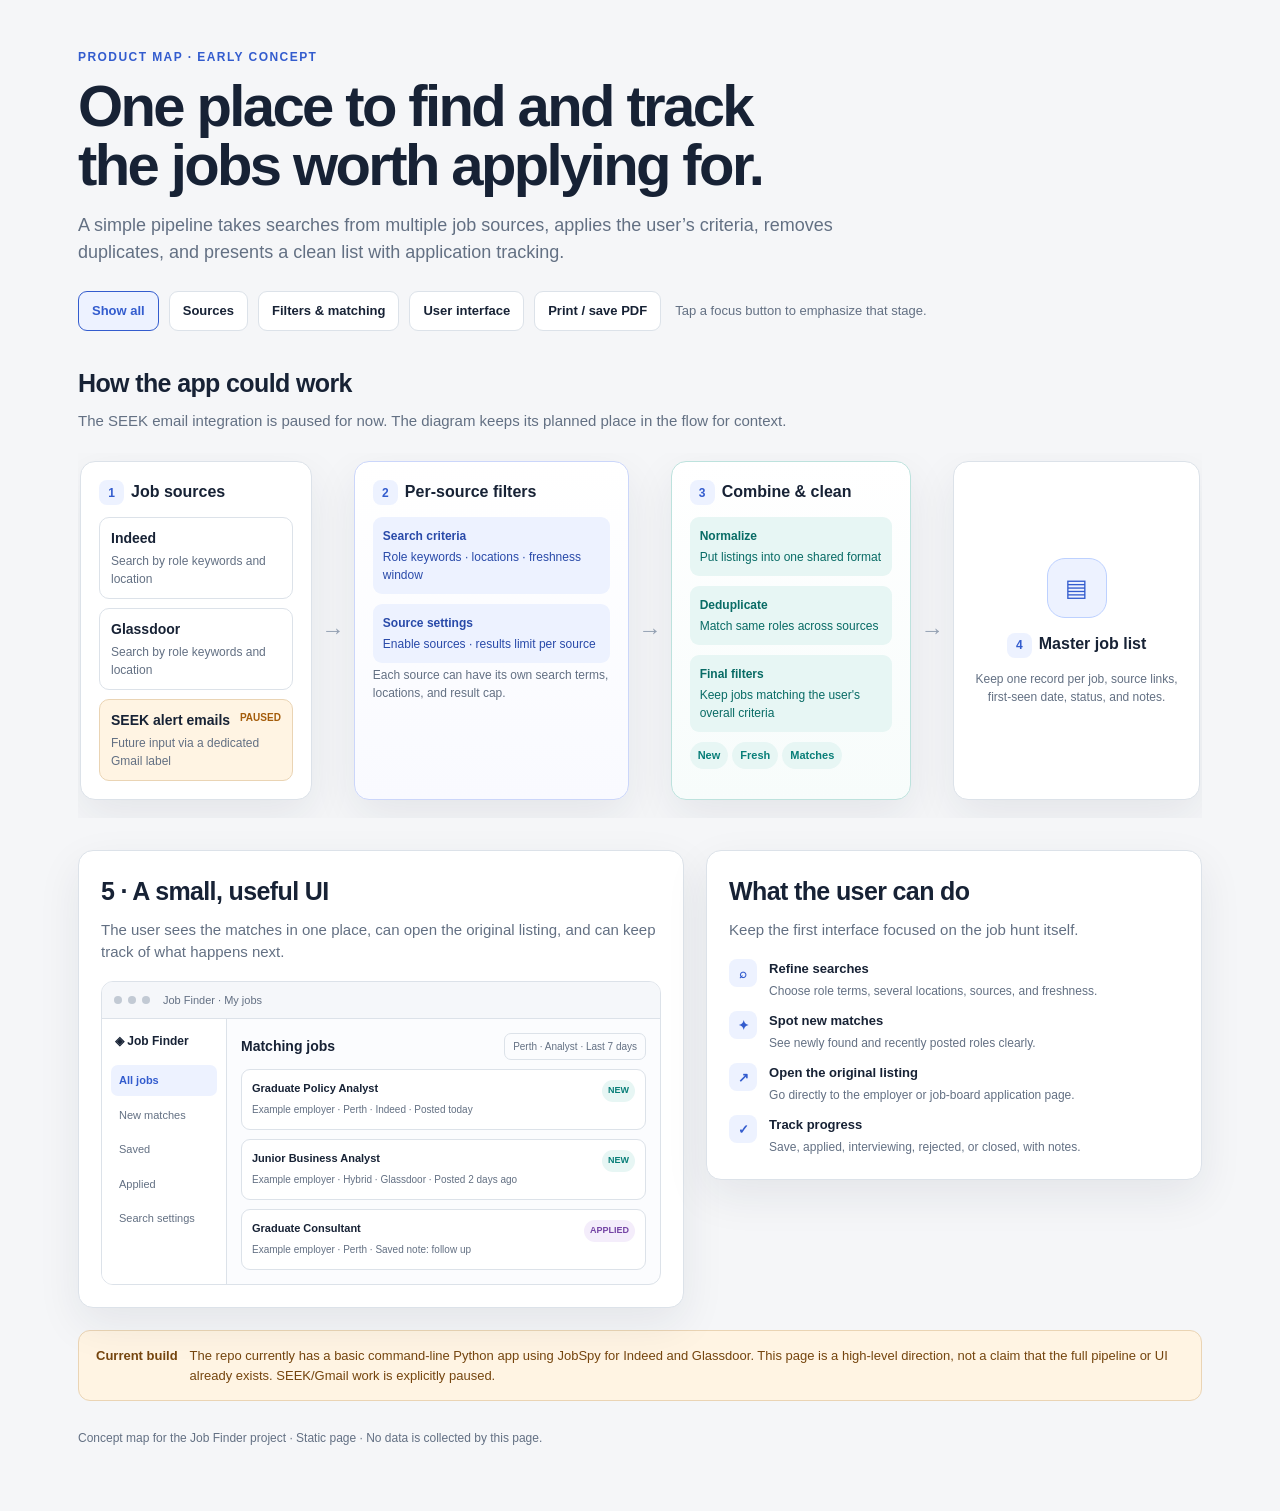
==== highlevel-seek.html @ 20af4abb "web version" ====
<!doctype html>
<html lang="en">
<head>
  <meta charset="utf-8">
  <meta name="viewport" content="width=device-width, initial-scale=1">
  <meta name="theme-color" content="#f5f6f8">
  <title>Job Finder — High-level app map</title>
  <style>
    :root {
      color-scheme: light;
      --ink: #172235;
      --muted: #637083;
      --line: #dce2e9;
      --paper: #ffffff;
      --wash: #f5f6f8;
      --blue: #335cce;
      --blue-soft: #edf2ff;
      --teal: #087e78;
      --teal-soft: #e7f6f4;
      --amber: #a45c0a;
      --amber-soft: #fff4e3;
      --violet: #7545a5;
      --violet-soft: #f4edfb;
      --shadow: 0 16px 44px rgba(24, 39, 65, .08);
    }
    * { box-sizing: border-box; }
    body {
      margin: 0;
      background: var(--wash);
      color: var(--ink);
      font: 15px/1.5 ui-sans-serif, -apple-system, BlinkMacSystemFont, "Segoe UI", sans-serif;
    }
    .page { max-width: 1180px; margin: 0 auto; padding: 48px 28px 64px; }
    .eyebrow { color: var(--blue); font-size: 12px; font-weight: 800; letter-spacing: .12em; text-transform: uppercase; }
    h1 { max-width: 760px; margin: 10px 0 12px; font-size: clamp(36px, 6vw, 58px); line-height: 1.02; letter-spacing: -.045em; }
    .intro { max-width: 760px; color: var(--muted); font-size: 18px; }
    .toolbar { display: flex; flex-wrap: wrap; align-items: center; gap: 10px; margin: 25px 0 34px; }
    button {
      appearance: none; border: 1px solid var(--line); border-radius: 9px; padding: 9px 13px;
      background: var(--paper); color: var(--ink); font: inherit; font-size: 13px; font-weight: 700; cursor: pointer;
    }
    button:hover { border-color: #aab7c7; }
    button[aria-pressed="true"] { border-color: var(--blue); background: var(--blue-soft); color: var(--blue); }
    .toolbar .hint { margin-left: 4px; color: var(--muted); font-size: 13px; }
    h2 { margin: 0 0 8px; font-size: 25px; letter-spacing: -.025em; }
    .section-copy { margin: 0 0 20px; color: var(--muted); }
    .flow-shell { overflow-x: auto; padding: 8px 2px 18px; }
    .flow { display: grid; grid-template-columns: 1.08fr 42px 1.28fr 42px 1.12fr 42px 1.15fr; align-items: stretch; min-width: 980px; }
    .arrow { display: grid; place-items: center; color: #96a3b4; font-size: 23px; }
    .card, .panel { border: 1px solid var(--line); border-radius: 15px; background: var(--paper); box-shadow: var(--shadow); }
    .card { padding: 18px; }
    .card h3 { margin: 0 0 12px; font-size: 16px; }
    .step { display: inline-grid; width: 25px; height: 25px; margin-right: 7px; place-items: center; border-radius: 8px; background: var(--blue-soft); color: var(--blue); font-size: 12px; }
    .source { padding: 10px 11px; border: 1px solid var(--line); border-radius: 10px; background: #fff; }
    .source + .source { margin-top: 9px; }
    .source strong { display: block; font-size: 14px; }
    .source small, .micro { display: block; margin-top: 3px; color: var(--muted); font-size: 12px; }
    .source.gmail { border-color: #ead4b4; background: var(--amber-soft); }
    .source.pause { border-style: dashed; background: #fafafa; }
    .source .tag { float: right; color: var(--amber); font-size: 10px; font-weight: 800; text-transform: uppercase; }
    .filter-card { border-color: #cbd6fa; background: linear-gradient(180deg, #fff, #f9faff); }
    .filter { margin-top: 10px; padding: 10px; border-radius: 9px; background: var(--blue-soft); color: #294aa9; font-size: 12px; }
    .filter strong { display: block; margin-bottom: 3px; }
    .merge-card { border-color: #bde2dd; background: linear-gradient(180deg, #fff, #f7fcfb); }
    .merge-card .filter { background: var(--teal-soft); color: #086b65; }
    .merge-chip { display: inline-block; margin: 10px 4px 0 0; padding: 5px 8px; border-radius: 999px; background: var(--teal-soft); color: var(--teal); font-size: 11px; font-weight: 700; }
    .store-card { display: flex; flex-direction: column; justify-content: center; text-align: center; }
    .db-icon { display: grid; width: 60px; height: 60px; margin: 3px auto 14px; place-items: center; border: 1px solid #bdd1ff; border-radius: 18px; background: var(--blue-soft); color: var(--blue); font-size: 24px; }
    .store-card p { margin: 0; color: var(--muted); font-size: 12px; }
    .ui-section { display: grid; grid-template-columns: 1.1fr .9fr; gap: 22px; margin-top: 32px; align-items: start; }
    .panel { padding: 22px; }
    .panel p { margin: 0; color: var(--muted); }
    .mock-window { overflow: hidden; margin-top: 17px; border: 1px solid var(--line); border-radius: 12px; background: #fbfcfe; }
    .window-bar { display: flex; align-items: center; gap: 6px; padding: 10px 12px; border-bottom: 1px solid var(--line); background: #f5f7fa; }
    .dot { width: 8px; height: 8px; border-radius: 50%; background: #c2cad4; }
    .window-title { margin-left: 7px; color: var(--muted); font-size: 11px; }
    .app-body { display: grid; grid-template-columns: 125px 1fr; min-height: 230px; }
    .side { padding: 13px 9px; border-right: 1px solid var(--line); background: #fff; }
    .brand { margin: 0 0 15px 4px; font-size: 12px; font-weight: 800; }
    .nav { margin: 4px 0; padding: 7px 8px; border-radius: 7px; color: var(--muted); font-size: 11px; }
    .nav.active { background: var(--blue-soft); color: var(--blue); font-weight: 700; }
    .job-area { padding: 14px; }
    .job-top { display: flex; align-items: center; justify-content: space-between; gap: 8px; }
    .job-top strong { font-size: 14px; }
    .search-pill { padding: 5px 8px; border: 1px solid var(--line); border-radius: 7px; color: var(--muted); font-size: 10px; }
    .job-row { display: grid; grid-template-columns: 1fr auto; gap: 8px; margin-top: 9px; padding: 10px; border: 1px solid var(--line); border-radius: 9px; background: #fff; }
    .job-row strong { display: block; font-size: 11px; }
    .job-row small { color: var(--muted); font-size: 10px; }
    .badge { align-self: start; padding: 4px 6px; border-radius: 999px; background: var(--teal-soft); color: var(--teal); font-size: 9px; font-weight: 800; }
    .badge.applied { background: var(--violet-soft); color: var(--violet); }
    .features { display: grid; gap: 10px; margin-top: 18px; }
    .feature { display: grid; grid-template-columns: 30px 1fr; gap: 10px; align-items: start; }
    .feature-icon { display: grid; width: 28px; height: 28px; place-items: center; border-radius: 8px; background: var(--blue-soft); color: var(--blue); font-size: 13px; font-weight: 800; }
    .feature strong { display: block; font-size: 13px; }
    .feature small { color: var(--muted); font-size: 12px; }
    .note { display: flex; gap: 12px; margin-top: 22px; padding: 15px 17px; border: 1px solid #ead4b4; border-radius: 12px; background: var(--amber-soft); color: #75450e; font-size: 13px; }
    .note strong { white-space: nowrap; }
    footer { margin-top: 28px; color: var(--muted); font-size: 12px; }
    [data-layer] { transition: opacity .2s ease, filter .2s ease; }
    body[data-focus="sources"] [data-layer]:not([data-layer="sources"]),
    body[data-focus="filters"] [data-layer]:not([data-layer="filters"]),
    body[data-focus="ui"] [data-layer]:not([data-layer="ui"]) { opacity: .2; filter: grayscale(.8); }
    @media (max-width: 760px) {
      .page { padding: 32px 17px 44px; }
      .ui-section { grid-template-columns: 1fr; }
      .flow { min-width: 940px; }
      .note { flex-direction: column; gap: 3px; }
    }
    @media print {
      body { background: #fff; }
      .page { max-width: none; padding: 18px; }
      .toolbar { display: none; }
      .card, .panel { box-shadow: none; }
      [data-layer] { opacity: 1 !important; filter: none !important; }
    }
  </style>
</head>
<body data-focus="all">
  <main class="page">
    <div class="eyebrow">Product map · early concept</div>
    <h1>One place to find and track the jobs worth applying for.</h1>
    <p class="intro">A simple pipeline takes searches from multiple job sources, applies the user’s criteria, removes duplicates, and presents a clean list with application tracking.</p>

    <div class="toolbar" aria-label="Highlight a part of the diagram">
      <button type="button" data-focus-button="all" aria-pressed="true">Show all</button>
      <button type="button" data-focus-button="sources" aria-pressed="false">Sources</button>
      <button type="button" data-focus-button="filters" aria-pressed="false">Filters &amp; matching</button>
      <button type="button" data-focus-button="ui" aria-pressed="false">User interface</button>
      <button type="button" id="print-button">Print / save PDF</button>
      <span class="hint">Tap a focus button to emphasize that stage.</span>
    </div>

    <section aria-labelledby="pipeline-title">
      <h2 id="pipeline-title">How the app could work</h2>
      <p class="section-copy">The SEEK email integration is paused for now. The diagram keeps its planned place in the flow for context.</p>
      <div class="flow-shell">
        <div class="flow">
          <article class="card" data-layer="sources">
            <h3><span class="step">1</span>Job sources</h3>
            <div class="source"><strong>Indeed</strong><small>Search by role keywords and location</small></div>
            <div class="source"><strong>Glassdoor</strong><small>Search by role keywords and location</small></div>
            <div class="source gmail"><span class="tag">Paused</span><strong>SEEK alert emails</strong><small>Future input via a dedicated Gmail label</small></div>
          </article>
          <div class="arrow" aria-hidden="true">→</div>
          <article class="card filter-card" data-layer="filters">
            <h3><span class="step">2</span>Per-source filters</h3>
            <div class="filter"><strong>Search criteria</strong>Role keywords · locations · freshness window</div>
            <div class="filter"><strong>Source settings</strong>Enable sources · results limit per source</div>
            <span class="micro">Each source can have its own search terms, locations, and result cap.</span>
          </article>
          <div class="arrow" aria-hidden="true">→</div>
          <article class="card merge-card" data-layer="filters">
            <h3><span class="step">3</span>Combine &amp; clean</h3>
            <div class="filter"><strong>Normalize</strong>Put listings into one shared format</div>
            <div class="filter"><strong>Deduplicate</strong>Match same roles across sources</div>
            <div class="filter"><strong>Final filters</strong>Keep jobs matching the user's overall criteria</div>
            <span class="merge-chip">New</span><span class="merge-chip">Fresh</span><span class="merge-chip">Matches</span>
          </article>
          <div class="arrow" aria-hidden="true">→</div>
          <article class="card store-card" data-layer="filters">
            <div class="db-icon" aria-hidden="true">▤</div>
            <h3><span class="step">4</span>Master job list</h3>
            <p>Keep one record per job, source links, first-seen date, status, and notes.</p>
          </article>
        </div>
      </div>
    </section>

    <section class="ui-section" data-layer="ui" aria-labelledby="ui-title">
      <article class="panel">
        <h2 id="ui-title">5 · A small, useful UI</h2>
        <p>The user sees the matches in one place, can open the original listing, and can keep track of what happens next.</p>
        <div class="mock-window" role="img" aria-label="Illustrative job tracker screen with navigation, job search, new job cards, and applied status">
          <div class="window-bar"><span class="dot"></span><span class="dot"></span><span class="dot"></span><span class="window-title">Job Finder · My jobs</span></div>
          <div class="app-body">
            <aside class="side"><div class="brand">◈ Job Finder</div><div class="nav active">All jobs</div><div class="nav">New matches</div><div class="nav">Saved</div><div class="nav">Applied</div><div class="nav">Search settings</div></aside>
            <div class="job-area">
              <div class="job-top"><strong>Matching jobs</strong><span class="search-pill">Perth · Analyst · Last 7 days</span></div>
              <div class="job-row"><div><strong>Graduate Policy Analyst</strong><small>Example employer · Perth · Indeed · Posted today</small></div><span class="badge">NEW</span></div>
              <div class="job-row"><div><strong>Junior Business Analyst</strong><small>Example employer · Hybrid · Glassdoor · Posted 2 days ago</small></div><span class="badge">NEW</span></div>
              <div class="job-row"><div><strong>Graduate Consultant</strong><small>Example employer · Perth · Saved note: follow up</small></div><span class="badge applied">APPLIED</span></div>
            </div>
          </div>
        </div>
      </article>
      <article class="panel">
        <h2>What the user can do</h2>
        <p>Keep the first interface focused on the job hunt itself.</p>
        <div class="features">
          <div class="feature"><span class="feature-icon">⌕</span><div><strong>Refine searches</strong><small>Choose role terms, several locations, sources, and freshness.</small></div></div>
          <div class="feature"><span class="feature-icon">✦</span><div><strong>Spot new matches</strong><small>See newly found and recently posted roles clearly.</small></div></div>
          <div class="feature"><span class="feature-icon">↗</span><div><strong>Open the original listing</strong><small>Go directly to the employer or job-board application page.</small></div></div>
          <div class="feature"><span class="feature-icon">✓</span><div><strong>Track progress</strong><small>Save, applied, interviewing, rejected, or closed, with notes.</small></div></div>
        </div>
      </article>
    </section>

    <div class="note"><strong>Current build</strong><span>The repo currently has a basic command-line Python app using JobSpy for Indeed and Glassdoor. This page is a high-level direction, not a claim that the full pipeline or UI already exists. SEEK/Gmail work is explicitly paused.</span></div>
    <footer>Concept map for the Job Finder project · Static page · No data is collected by this page.</footer>
  </main>
  <script>
    const buttons = document.querySelectorAll('[data-focus-button]');
    buttons.forEach((button) => button.addEventListener('click', () => {
      document.body.dataset.focus = button.dataset.focusButton;
      buttons.forEach((item) => item.setAttribute('aria-pressed', String(item === button)));
    }));
    document.getElementById('print-button').addEventListener('click', () => window.print());
  </script>
</body>
</html>
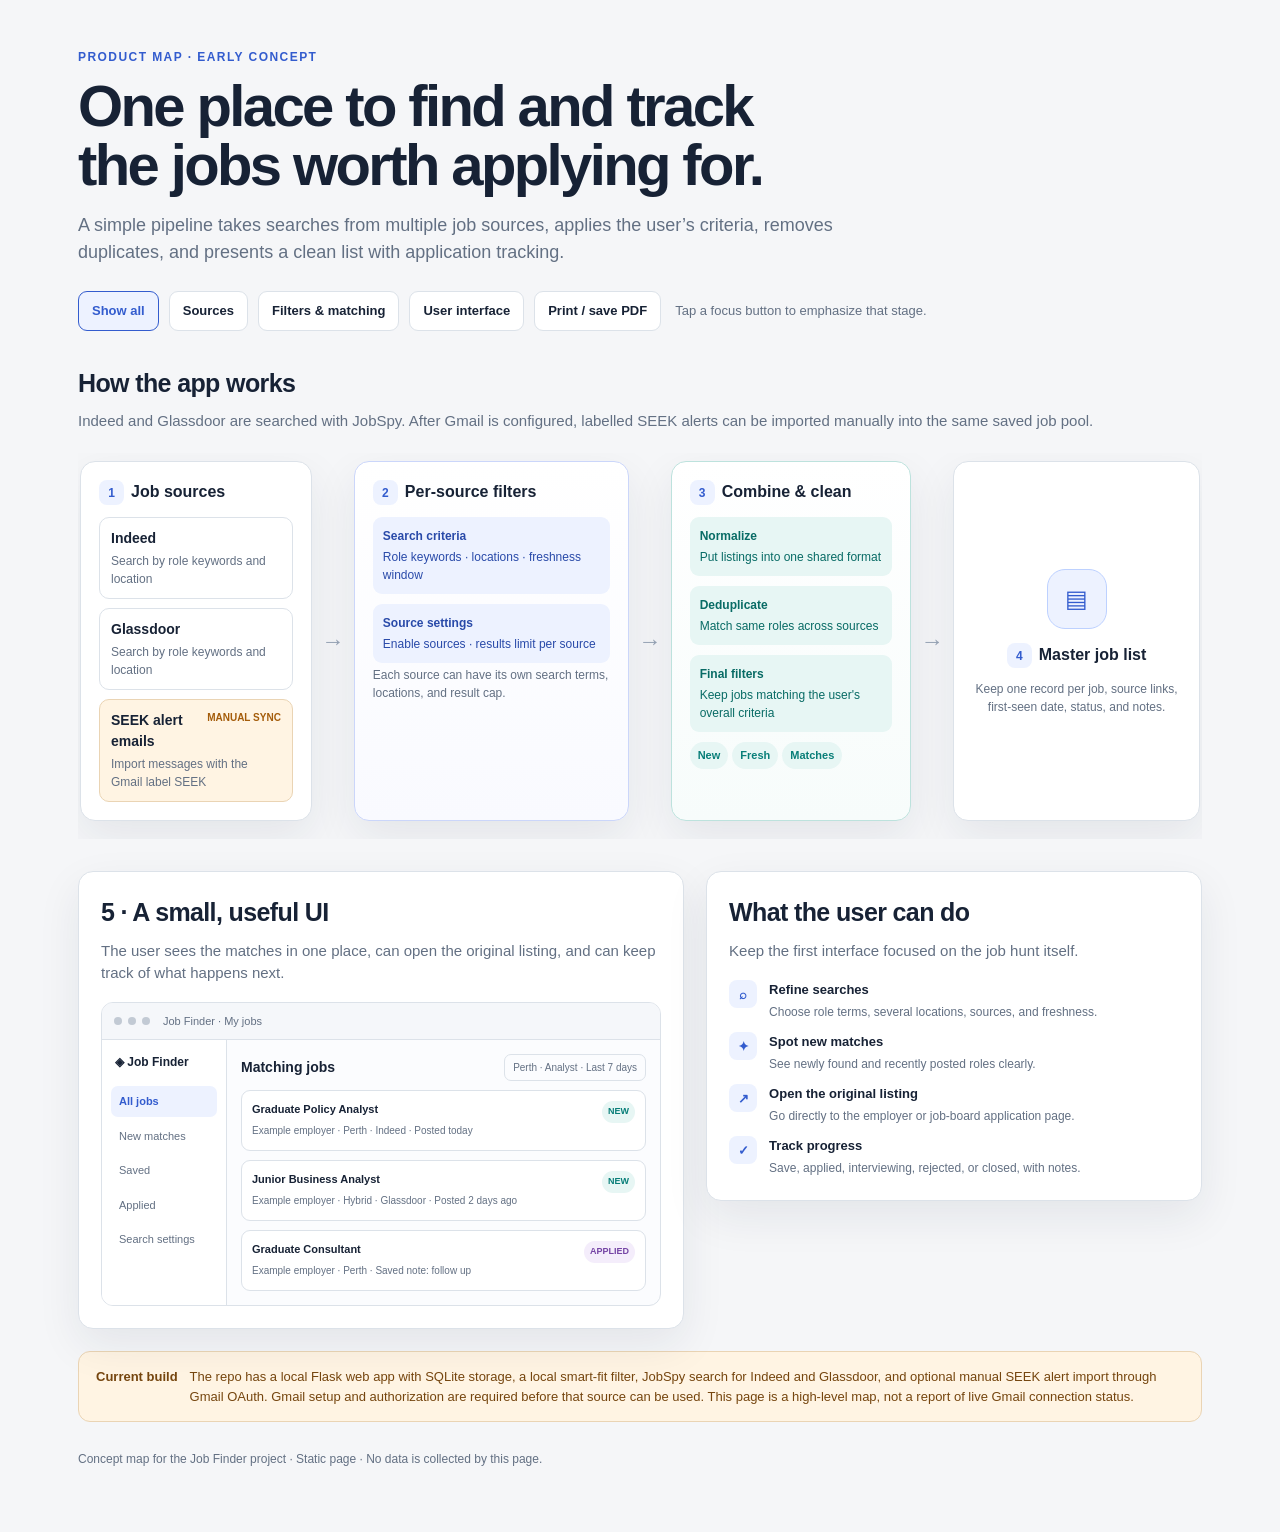
==== commit 0d30cf94: "version 2 - Seek intergration" ====
--- a/highlevel-seek.html
+++ b/highlevel-seek.html
@@ -131,15 +131,15 @@
     </div>
 
     <section aria-labelledby="pipeline-title">
-      <h2 id="pipeline-title">How the app could work</h2>
-      <p class="section-copy">The SEEK email integration is paused for now. The diagram keeps its planned place in the flow for context.</p>
+      <h2 id="pipeline-title">How the app works</h2>
+      <p class="section-copy">Indeed and Glassdoor are searched with JobSpy. After Gmail is configured, labelled SEEK alerts can be imported manually into the same saved job pool.</p>
       <div class="flow-shell">
         <div class="flow">
           <article class="card" data-layer="sources">
             <h3><span class="step">1</span>Job sources</h3>
             <div class="source"><strong>Indeed</strong><small>Search by role keywords and location</small></div>
             <div class="source"><strong>Glassdoor</strong><small>Search by role keywords and location</small></div>
-            <div class="source gmail"><span class="tag">Paused</span><strong>SEEK alert emails</strong><small>Future input via a dedicated Gmail label</small></div>
+            <div class="source gmail"><span class="tag">Manual sync</span><strong>SEEK alert emails</strong><small>Import messages with the Gmail label SEEK</small></div>
           </article>
           <div class="arrow" aria-hidden="true">→</div>
           <article class="card filter-card" data-layer="filters">
@@ -195,7 +195,7 @@
       </article>
     </section>
 
-    <div class="note"><strong>Current build</strong><span>The repo currently has a basic command-line Python app using JobSpy for Indeed and Glassdoor. This page is a high-level direction, not a claim that the full pipeline or UI already exists. SEEK/Gmail work is explicitly paused.</span></div>
+    <div class="note"><strong>Current build</strong><span>The repo has a local Flask web app with SQLite storage, a local smart-fit filter, JobSpy search for Indeed and Glassdoor, and optional manual SEEK alert import through Gmail OAuth. Gmail setup and authorization are required before that source can be used. This page is a high-level map, not a report of live Gmail connection status.</span></div>
     <footer>Concept map for the Job Finder project · Static page · No data is collected by this page.</footer>
   </main>
   <script>
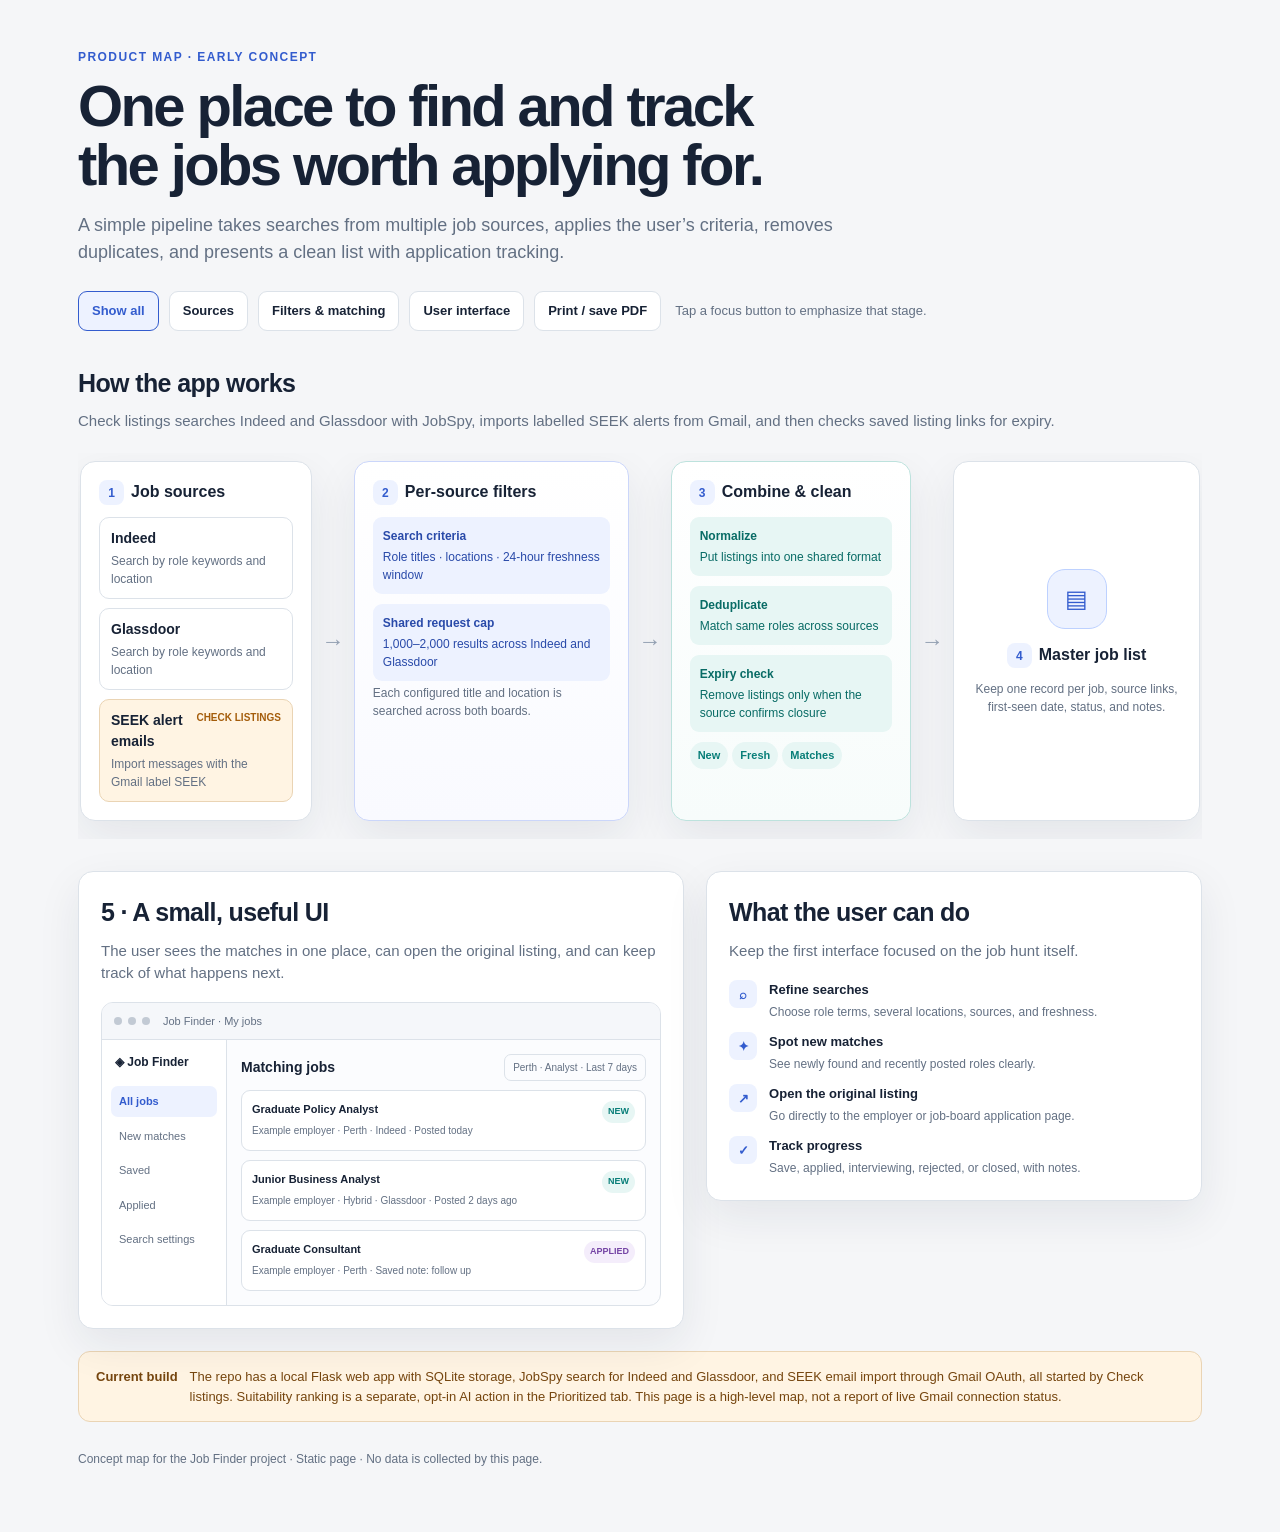
==== commit 1678f3ee: "version 2 - Seek intergration" ====
--- a/highlevel-seek.html
+++ b/highlevel-seek.html
@@ -132,28 +132,28 @@
 
     <section aria-labelledby="pipeline-title">
       <h2 id="pipeline-title">How the app works</h2>
-      <p class="section-copy">Indeed and Glassdoor are searched with JobSpy. After Gmail is configured, labelled SEEK alerts can be imported manually into the same saved job pool.</p>
+      <p class="section-copy">Check listings searches Indeed and Glassdoor with JobSpy, imports labelled SEEK alerts from Gmail, and then checks saved listing links for expiry.</p>
       <div class="flow-shell">
         <div class="flow">
           <article class="card" data-layer="sources">
             <h3><span class="step">1</span>Job sources</h3>
             <div class="source"><strong>Indeed</strong><small>Search by role keywords and location</small></div>
             <div class="source"><strong>Glassdoor</strong><small>Search by role keywords and location</small></div>
-            <div class="source gmail"><span class="tag">Manual sync</span><strong>SEEK alert emails</strong><small>Import messages with the Gmail label SEEK</small></div>
+            <div class="source gmail"><span class="tag">Check listings</span><strong>SEEK alert emails</strong><small>Import messages with the Gmail label SEEK</small></div>
           </article>
           <div class="arrow" aria-hidden="true">→</div>
           <article class="card filter-card" data-layer="filters">
             <h3><span class="step">2</span>Per-source filters</h3>
-            <div class="filter"><strong>Search criteria</strong>Role keywords · locations · freshness window</div>
-            <div class="filter"><strong>Source settings</strong>Enable sources · results limit per source</div>
-            <span class="micro">Each source can have its own search terms, locations, and result cap.</span>
+            <div class="filter"><strong>Search criteria</strong>Role titles · locations · 24-hour freshness window</div>
+            <div class="filter"><strong>Shared request cap</strong>1,000–2,000 results across Indeed and Glassdoor</div>
+            <span class="micro">Each configured title and location is searched across both boards.</span>
           </article>
           <div class="arrow" aria-hidden="true">→</div>
           <article class="card merge-card" data-layer="filters">
             <h3><span class="step">3</span>Combine &amp; clean</h3>
             <div class="filter"><strong>Normalize</strong>Put listings into one shared format</div>
             <div class="filter"><strong>Deduplicate</strong>Match same roles across sources</div>
-            <div class="filter"><strong>Final filters</strong>Keep jobs matching the user's overall criteria</div>
+            <div class="filter"><strong>Expiry check</strong>Remove listings only when the source confirms closure</div>
             <span class="merge-chip">New</span><span class="merge-chip">Fresh</span><span class="merge-chip">Matches</span>
           </article>
           <div class="arrow" aria-hidden="true">→</div>
@@ -195,7 +195,7 @@
       </article>
     </section>
 
-    <div class="note"><strong>Current build</strong><span>The repo has a local Flask web app with SQLite storage, a local smart-fit filter, JobSpy search for Indeed and Glassdoor, and optional manual SEEK alert import through Gmail OAuth. Gmail setup and authorization are required before that source can be used. This page is a high-level map, not a report of live Gmail connection status.</span></div>
+    <div class="note"><strong>Current build</strong><span>The repo has a local Flask web app with SQLite storage, JobSpy search for Indeed and Glassdoor, and SEEK email import through Gmail OAuth, all started by Check listings. Suitability ranking is a separate, opt-in AI action in the Prioritized tab. This page is a high-level map, not a report of live Gmail connection status.</span></div>
     <footer>Concept map for the Job Finder project · Static page · No data is collected by this page.</footer>
   </main>
   <script>
